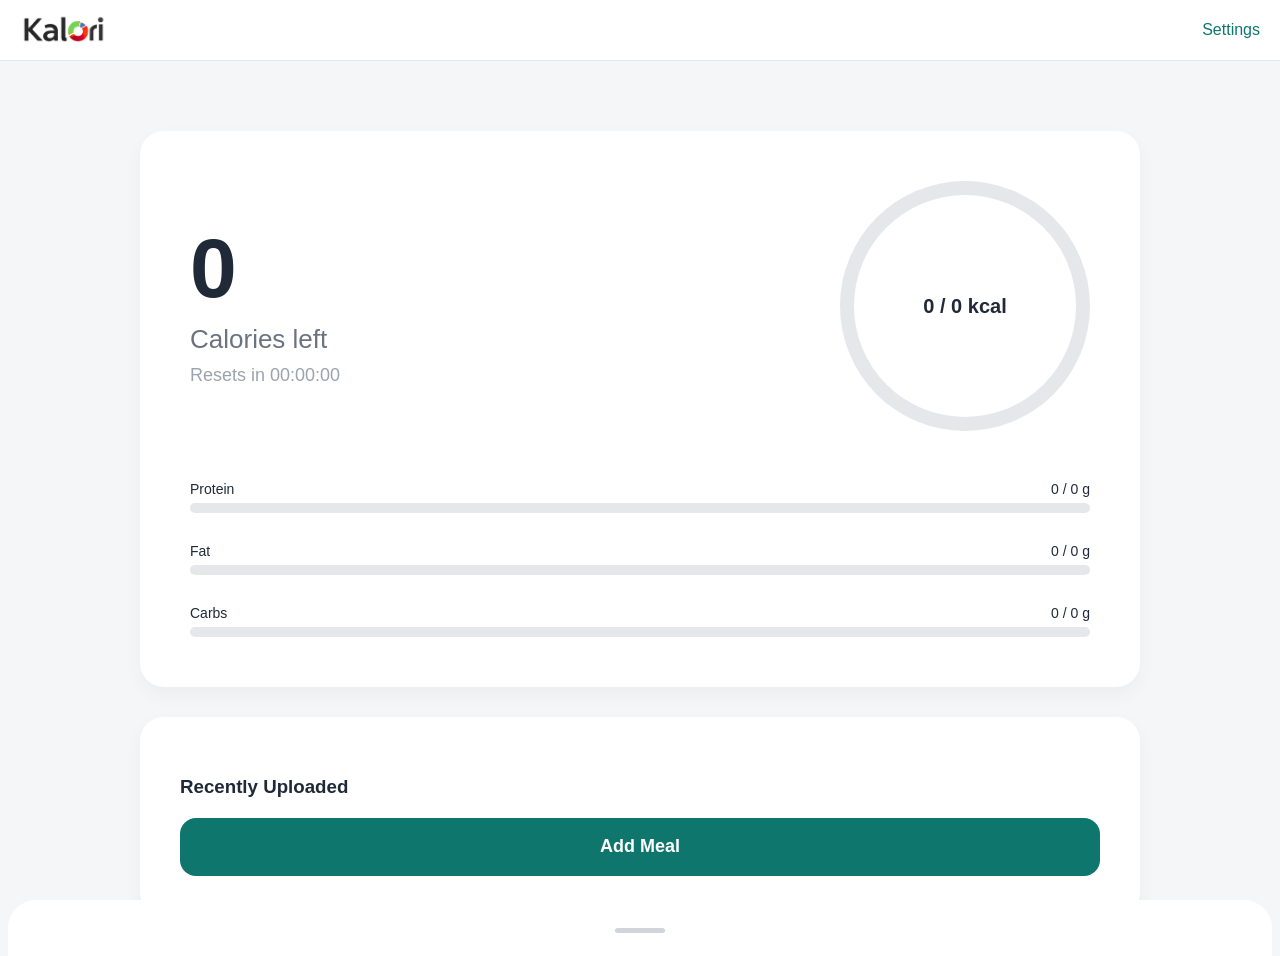
==== dashboard.html @ 0a19695a "Test modifying dashboard and index" ====
<!DOCTYPE html>
<html lang="en">
<head>
  <meta charset="UTF-8" />
  <meta name="viewport" content="width=device-width, initial-scale=1.0" />
  <title>Dashboard</title>
  <link rel="stylesheet" href="styles.css" />
</head>

<body>

  <!-- TOP BAR -->
  <header class="top-bar">
  <div class="top-left">
  <img src="/assets/logo.png" class="header-logo" alt="Logo">
</div>
    <a href="settings.html" class="settings-link">Settings</a>
  </header>

  <main class="container">

  <!-- WEEK STRIP -->
  <div id="weekStrip" class="week-strip"></div>

  <!-- TOP SECTION (Circle + Summary Side by Side) -->
  <div class="top-section card">

    <!-- TOP ROW -->
<div class="top-row">

  <!-- LEFT: Big Goal Info -->
  <div class="goal-main">
    <div id="goalBigNumber" class="goal-big">0</div>
    <div id="goalLabel" class="goal-label">Calories left</div>
    <div id="goalSubtext" class="goal-reset">Resets in 00:00:00</div>
  </div>

  <!-- RIGHT: Ring -->
  <div class="ring-wrapper">
    <div id="caloriesRing" class="ring"></div>
    <div class="calories-text">
      <span id="caloriesLabel">0 / 0 kcal</span>
    </div>
  </div>

</div>

<!-- MACROS BELOW -->
<div class="macro-bars">

  <div class="macro-bar">
    <div class="macro-header">
      <span>Protein</span>
      <span id="proteinLabel">0 / 0 g</span>
    </div>
    <div class="bar-bg">
      <div class="bar-fill protein-fill" id="proteinBar"></div>
    </div>
  </div>

  <div class="macro-bar">
    <div class="macro-header">
      <span>Fat</span>
      <span id="fatLabel">0 / 0 g</span>
    </div>
    <div class="bar-bg">
      <div class="bar-fill fat-fill" id="fatBar"></div>
    </div>
  </div>

  <div class="macro-bar">
    <div class="macro-header">
      <span>Carbs</span>
      <span id="carbsLabel">0 / 0 g</span>
    </div>
    <div class="bar-bg">
      <div class="bar-fill carbs-fill" id="carbsBar"></div>
    </div>
  </div>

</div>


  

  </div>

  <!-- DAILY LOG -->
  <section class="card">
    <h3>Recently Uploaded</h3>
    <ul id="foodEntries"></ul>
    <button id="newEntryBtn" class="primary-btn">Add Meal</button>
  </section>

</main>


  <div id="sheetOverlay" class="sheet-overlay"></div>

  <div id="mealSheet" class="bottom-sheet">
    <div class="sheet-handle"></div>

    <div class="sheet-content">
      <h3>Add Meal</h3>

      <input id="mealName" placeholder="Food name" />

      <div class="macro-input-grid">
        <input id="mealCalories" type="number" placeholder="Calories" />
        <input id="mealProtein" type="number" placeholder="Protein (g)" />
        <input id="mealCarbs" type="number" placeholder="Carbs (g)" />
        <input id="mealFat" type="number" placeholder="Fat (g)" />
      </div>

      <div class="sheet-actions">
        <button id="cancelMeal" class="secondary-btn">Cancel</button>
        <button id="saveMealBtn" class="primary-btn">Save</button>
      </div>
    </div>
  </div>

  <script type="module" src="app.js"></script>

</body>
</html>
---- styles.css ----
/* ========================================
   ROOT THEME VARIABLES
======================================== */

:root {
  --primary: #0f766e;
  --primary-light: #ecfdf5;

  --protein: #e05d52;
  --fat: #4f7bd9;
  --carbs: #3ca374;

  --bg: #f4f6f8;
  --card-bg: #ffffff;
  --border: #e5e7eb;

  --text-dark: #1f2937;
  --text-muted: #6b7280;
}

/* ========================================
   BASE
======================================== */

html, body {
  width: 100%;
  overflow-x: hidden;
}

body {
  margin: 0;
  font-family: -apple-system, BlinkMacSystemFont, "Segoe UI", sans-serif;
  background: var(--bg);
  color: var(--text-dark);
}

.container {
  width: 92%;
  max-width: 1000px;
  margin: 40px auto;
}

/* ========================================
   TOP BAR
======================================== */

.top-bar {
  height: 60px;
  background: var(--card-bg);
  border-bottom: 1px solid var(--border);
  display: flex;
  justify-content: space-between;
  align-items: center;
  padding: 0 20px;
  font-weight: 600;
}

.settings-link {
  text-decoration: none;
  color: var(--primary);
  font-weight: 500;
}

.header-logo {
  height: 32px;
}

/* ========================================
   CARDS
======================================== */

.card {
  background: var(--card-bg);
  border-radius: 24px; /* merged */
  padding: 40px;
  box-shadow: 0 8px 20px rgba(0,0,0,0.04);
  margin-bottom: 30px;
}

/* ========================================
   BUTTONS (MERGED CLEAN)
======================================== */

.primary-btn {
  background: var(--primary);
  color: white;
  border: none;
  width: 100%;
  height: 58px;
  padding: 18px;
  border-radius: 16px;
  font-size: 18px;
  font-weight: 600;
  cursor: pointer;
}

.primary-btn:hover {
  opacity: 0.9;
}

.secondary-btn {
  background: none;
  border: 1px solid var(--border);
  width: 100%;
  height: 58px;
  padding: 16px;
  border-radius: 16px;
  cursor: pointer;
}

/* ========================================
   WEEK STRIP
======================================== */

.week-strip {
  display: flex;
  width: 100%;
  gap: 6px;
  margin: 20px 0 30px;
}

.week-day {
  flex: 1;
  min-width: 0;
  display: flex;
  flex-direction: column;
  align-items: center;
  justify-content: center;
  padding: 12px 4px;
  border-radius: 18px;
  border: 1px solid var(--border);
  background: var(--card-bg);
  font-weight: 500;
  transition: all 0.2s ease;
}

.week-day.clickable:hover {
  background: #f8fafc;
}

.week-day.selected {
  background: var(--primary);
  color: white;
  border: none;
  box-shadow: 0 6px 18px rgba(15,118,110,0.25);
}

.week-day.locked {
  opacity: 0.35;
  pointer-events: none;
}

/* ========================================
   DASHBOARD TOP SECTION
======================================== */

.top-section {
  padding: 50px;
}

.top-row {
  display: flex;
  justify-content: space-between;
  align-items: center;
  gap: 60px;
  margin-bottom: 50px;
}

.goal-main {
  flex: 1;
  display: flex;
  flex-direction: column;
  justify-content: center;
}

.goal-big {
  font-size: 84px;
  font-weight: 800;
  line-height: 1;
  letter-spacing: -2px;
}

.goal-label {
  font-size: 26px;
  margin-top: 14px;
  color: var(--text-muted);
}

.goal-reset {
  font-size: 18px;
  margin-top: 10px;
  color: #9ca3af;
}

/* Ring */

.ring-wrapper {
  position: relative;
  width: 250px;
  height: 250px;
  flex-shrink: 0;
}

.ring {
  width: 100%;
  height: 100%;
  border-radius: 50%;
  background: conic-gradient(var(--primary) 0%, var(--border) 0%);
  transition: background 0.6s ease;
}

.ring::after {
  content: "";
  position: absolute;
  inset: 14px;
  background: var(--card-bg);
  border-radius: 50%;
}

.calories-text {
  position: absolute;
  inset: 0;
  display: flex;
  align-items: center;
  justify-content: center;
  font-weight: 600;
  font-size: 20px;
}

/* ========================================
   MACRO BARS
======================================== */

.macro-bars {
  display: flex;
  flex-direction: column;
  gap: 30px;
}

.macro-header {
  display: flex;
  justify-content: space-between;
  font-size: 14px;
  margin-bottom: 6px;
}

.bar-bg {
  width: 100%;
  height: 10px;
  background: var(--border);
  border-radius: 20px;
  overflow: hidden;
}

.bar-fill {
  height: 100%;
  width: 0%;
  border-radius: 20px;
  transition: width 0.4s ease;
}

.protein-fill { background: var(--protein); }
.fat-fill { background: var(--fat); }
.carbs-fill { background: var(--carbs); }

/* ========================================
   DAILY FOOD LOG
======================================== */

#foodEntries {
  list-style: none;
  padding: 0;
  margin: 20px 0;
}

.meal-row {
  display: flex;
  justify-content: space-between;
  padding: 14px 0;
  border-bottom: 1px solid var(--border);
}

.meal-name {
  font-weight: 500;
  text-transform: uppercase;
  font-size: 13px;
  letter-spacing: 0.08em;
}

.meal-macros {
  font-size: 13px;
  font-weight: 600;
}

.macro-protein { color: var(--protein); }
.macro-fat { color: var(--fat); }
.macro-carbs { color: var(--carbs); }

.delete-btn {
  background: none;
  border: none;
  cursor: pointer;
  color: var(--text-muted);
}

.delete-btn:hover {
  color: var(--protein);
}

/* ========================================
   AUTH PAGE
======================================== */

.auth-page {
  display: flex;
  justify-content: center;
  align-items: center;
  height: 100vh;
  background: var(--bg);
}

.auth-container {
  width: 100%;
  display: flex;
  justify-content: center;
}

.auth-card {
  background: white;
  padding: 50px 40px;
  border-radius: 20px;
  width: 100%;
  max-width: 420px;
  box-shadow: 0 15px 40px rgba(0,0,0,0.08);
  display: flex;
  flex-direction: column;
  gap: 20px;
}

.auth-title {
  font-size: 32px;
  font-weight: 700;
  text-align: center;
}

.auth-sub {
  text-align: center;
  color: var(--text-muted);
  margin-bottom: 10px;
  line-height: 1.6;
}

.auth-card input {
  padding: 14px;
  border-radius: 12px;
  border: 1px solid var(--border);
  font-size: 15px;
}

.auth-card input:focus {
  outline: none;
  border-color: var(--primary);
}

.auth-card form {
  display: flex;
  flex-direction: column;
  gap: 18px;
}

.auth-card .primary-btn {
  margin-top: 15px;
}

.auth-status {
  text-align: center;
  font-size: 14px;
  color: var(--protein);
}

.auth-link {
  text-align: center;
  font-weight: 600;
  color: var(--primary);
  text-decoration: none;
  margin-top: 25px;
  padding-top: 20px;
  border-top: 1px solid var(--border);
  display: block;
}

.auth-link:hover {
  opacity: 0.8;
}

.auth-logo {
  width: 140px;
  margin: 0 auto 10px auto;
  display: block;
}

/* ========================================
   ONBOARDING
======================================== */

#onboardingForm {
  display: flex;
  flex-direction: column;
  gap: 30px;
}

.step {
  display: flex;
  flex-direction: column;
  gap: 18px;
}

.step h3 {
  font-size: 22px;
  font-weight: 700;
  margin-bottom: 5px;
}

.step label {
  font-size: 13px;
  font-weight: 600;
  color: var(--text-muted);
  margin-top: 10px;
}

.step input,
.step select {
  padding: 18px;
  border-radius: 16px;
  border: 1px solid var(--border);
  font-size: 16px;
  background: #fafafa;
}

.step input:focus,
.step select:focus {
  outline: none;
  border-color: var(--primary);
  background: white;
  box-shadow: 0 0 0 3px rgba(15,118,110,0.08);
}

/* ========================================
   RESPONSIVE
======================================== */

@media (max-width: 768px) {

  .top-row {
    flex-direction: row;
    align-items: center;
    justify-content: space-between;
    gap: 20px;
  }

  .goal-big { font-size: 48px; }
  .goal-label { font-size: 18px; }
  .goal-reset { font-size: 14px; }

  .ring-wrapper {
    width: 160px;
    height: 160px;
  }

  .calories-text { font-size: 14px; }
}


/* ========================================
   BOTTOM SHEET (PREMIUM CLEAN)
======================================== */

.sheet-overlay {
  position: fixed;
  inset: 0;
  background: rgba(0,0,0,0.35);
  backdrop-filter: blur(8px);
  opacity: 0;
  pointer-events: none;
  transition: opacity 0.25s ease;
  z-index: 100;
}

.sheet-overlay.open {
  opacity: 1;
  pointer-events: auto;
}

.bottom-sheet {
  position: fixed;
  left: 8px;
  right: 8px;
  bottom: 0;
   
  background: white;
  border-radius: 28px 28px 0 0;
  padding: 28px 24px 32px;
  transform: translateY(100%);
  transition: transform 0.35s cubic-bezier(.22,1,.36,1);
  z-index: 200;
box-sizing: border-box;
  max-width: 100%;
}



.bottom-sheet.open {
  transform: translateY(0);
}

.sheet-handle {
  width: 50px;
  height: 5px;
  background: #d1d5db;
  border-radius: 10px;
  margin: 0 auto 20px;
}

.sheet-content h3 {
  font-size: 22px;
  font-weight: 700;
  margin-bottom: 20px;
}

/* INPUTS */

.bottom-sheet input {
  width: 100%;
  padding: 18px;
  border-radius: 16px;
  border: 1px solid var(--border);
  font-size: 16px;
  background: #fafafa;
  box-sizing: border-box;
}



.bottom-sheet input:focus {
  outline: none;
  border-color: var(--primary);
  background: white;
  box-shadow: 0 0 0 3px rgba(15,118,110,0.08);
}

/* Macro grid cleaner */

.macro-input-grid {
  display: grid;
  grid-template-columns: 1fr 1fr;
  gap: 14px;
  margin-top: 14px;
}

/* Buttons */

.sheet-actions {
  display: flex;
  flex-direction: column;
  gap: 12px;
  margin-top: 26px;
}

.sheet-actions .secondary-btn {
  height: 52px;
  font-weight: 500;
}

.sheet-actions .primary-btn {
  height: 56px;
  font-size: 18px;
}



/* Onboarding specific layout */
.onboarding-header {
  justify-content: center;
  font-weight: 700;
}

#onboardingForm {
  max-width: 420px;
  margin: 0 auto;
}

.step input,
.step select {
  width: 100%;
  box-sizing: border-box;
}
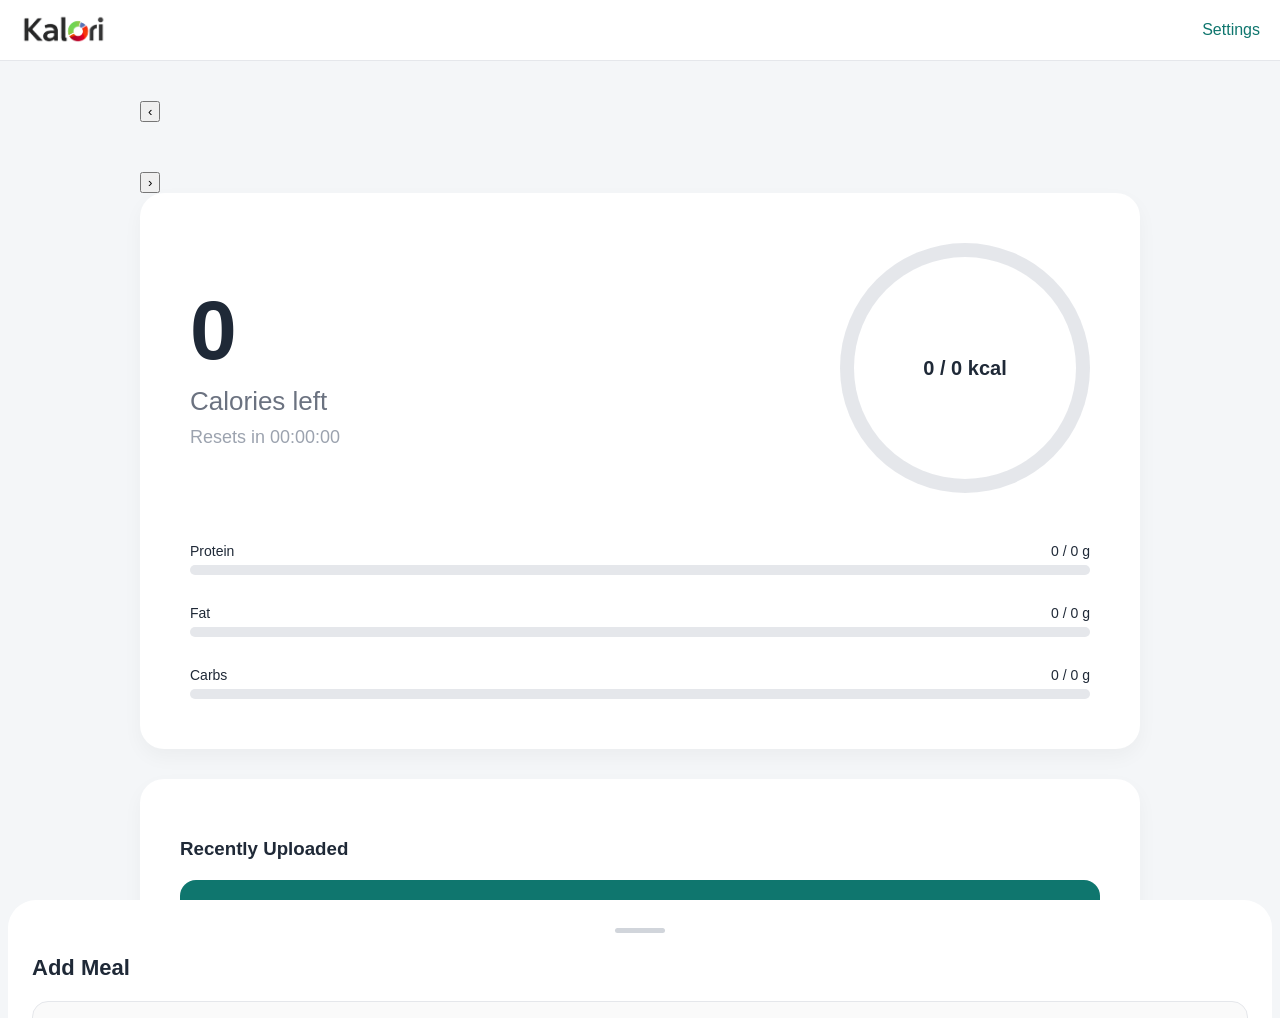
==== commit 4cf64b2b: "Update dashboard.html" ====
--- a/dashboard.html
+++ b/dashboard.html
@@ -20,7 +20,11 @@
   <main class="container">
 
   <!-- WEEK STRIP -->
+ <div class="week-nav">
+  <button id="prevWeekBtn" class="week-arrow">‹</button>
   <div id="weekStrip" class="week-strip"></div>
+  <button id="nextWeekBtn" class="week-arrow">›</button>
+</div>
 
   <!-- TOP SECTION (Circle + Summary Side by Side) -->
   <div class="top-section card">
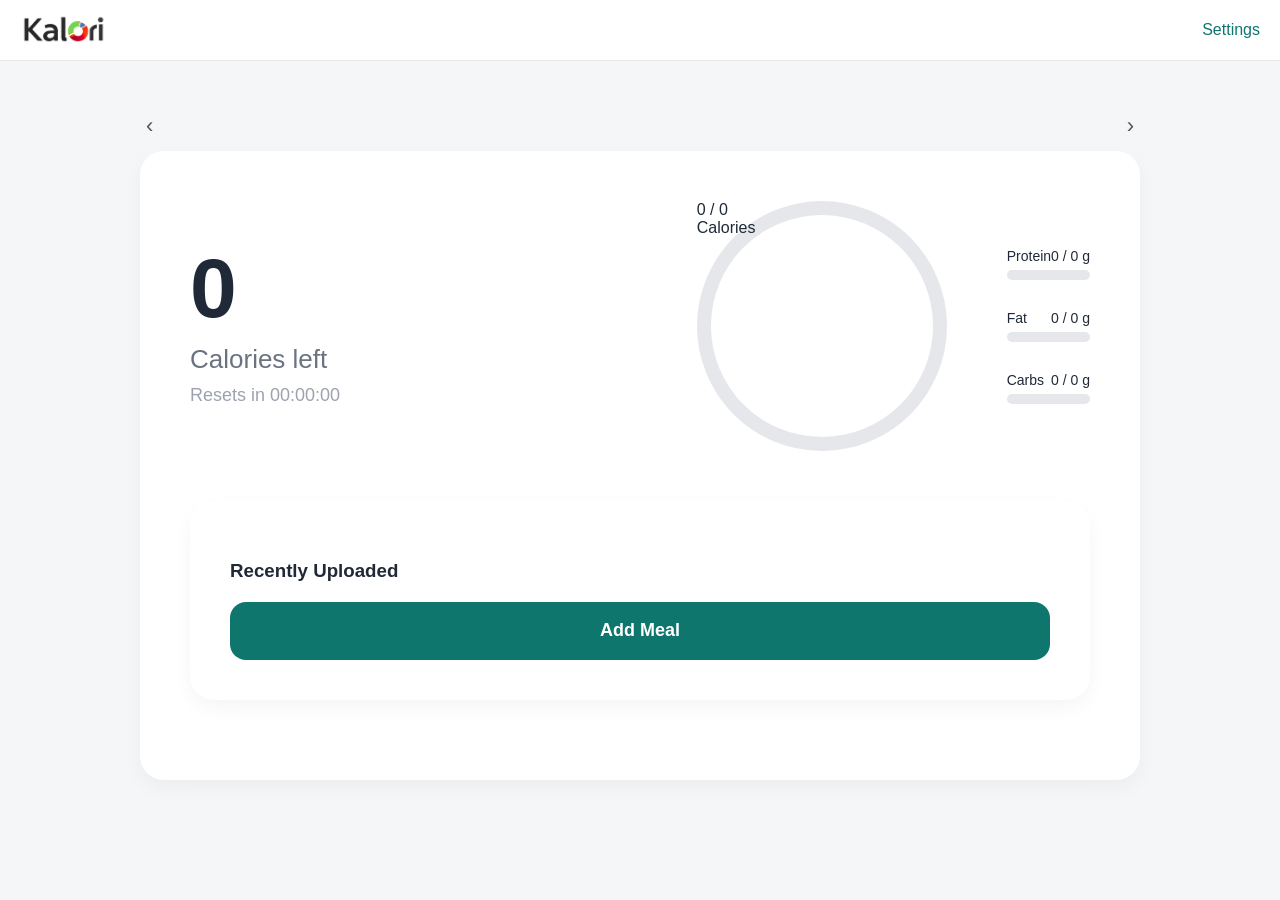
==== commit 3fa5cd90: "Update dashboard.html" ====
--- a/dashboard.html
+++ b/dashboard.html
@@ -39,14 +39,13 @@
     <div id="goalSubtext" class="goal-reset">Resets in 00:00:00</div>
   </div>
 
-  <!-- RIGHT: Ring -->
   <div class="ring-wrapper">
-    <div id="caloriesRing" class="ring"></div>
-    <div class="calories-text">
-      <span id="caloriesLabel">0 / 0 kcal</span>
+  <div id="caloriesRing" class="ring">
+    <div class="ring-inner">
+      <div id="ringNumber" class="ring-number">0 / 0</div>
+      <div class="ring-label">Calories</div>
     </div>
   </div>
-
 </div>
 
 <!-- MACROS BELOW -->
--- a/styles.css
+++ b/styles.css
@@ -594,3 +594,66 @@
   width: 100%;
   box-sizing: border-box;
 }
+
+
+.week-nav {
+  display: flex;
+  align-items: center;
+  gap: 8px;
+}
+
+.week-arrow {
+  background: none;
+  border: none;
+  font-size: 22px;
+  cursor: pointer;
+  color: #555;
+}
+
+.week-arrow:hover {
+  color: #000;
+}
+
+@media (max-width: 768px) {
+  .week-arrow {
+    display: none;
+  }
+}
+
+
+.week-day.view-only {
+  opacity: 0.5;
+}
+
+.week-day.future {
+  opacity: 0.3;
+  pointer-events: none;
+}
+
+.week-day.selected {
+  opacity: 1;
+}
+
+/* Selected = solid green */
+.week-day.selected {
+  background: #1e7f73;
+  color: white;
+}
+
+/* Today (if not selected) = outline */
+.week-day.today-outline {
+  border: 2px solid #1e7f73;
+  background: white;
+  color: #1e7f73;
+}
+
+/* View-only past days */
+.week-day.view-only {
+  opacity: 0.5;
+}
+
+/* Future days */
+.week-day.future {
+  opacity: 0.3;
+  pointer-events: none;
+}
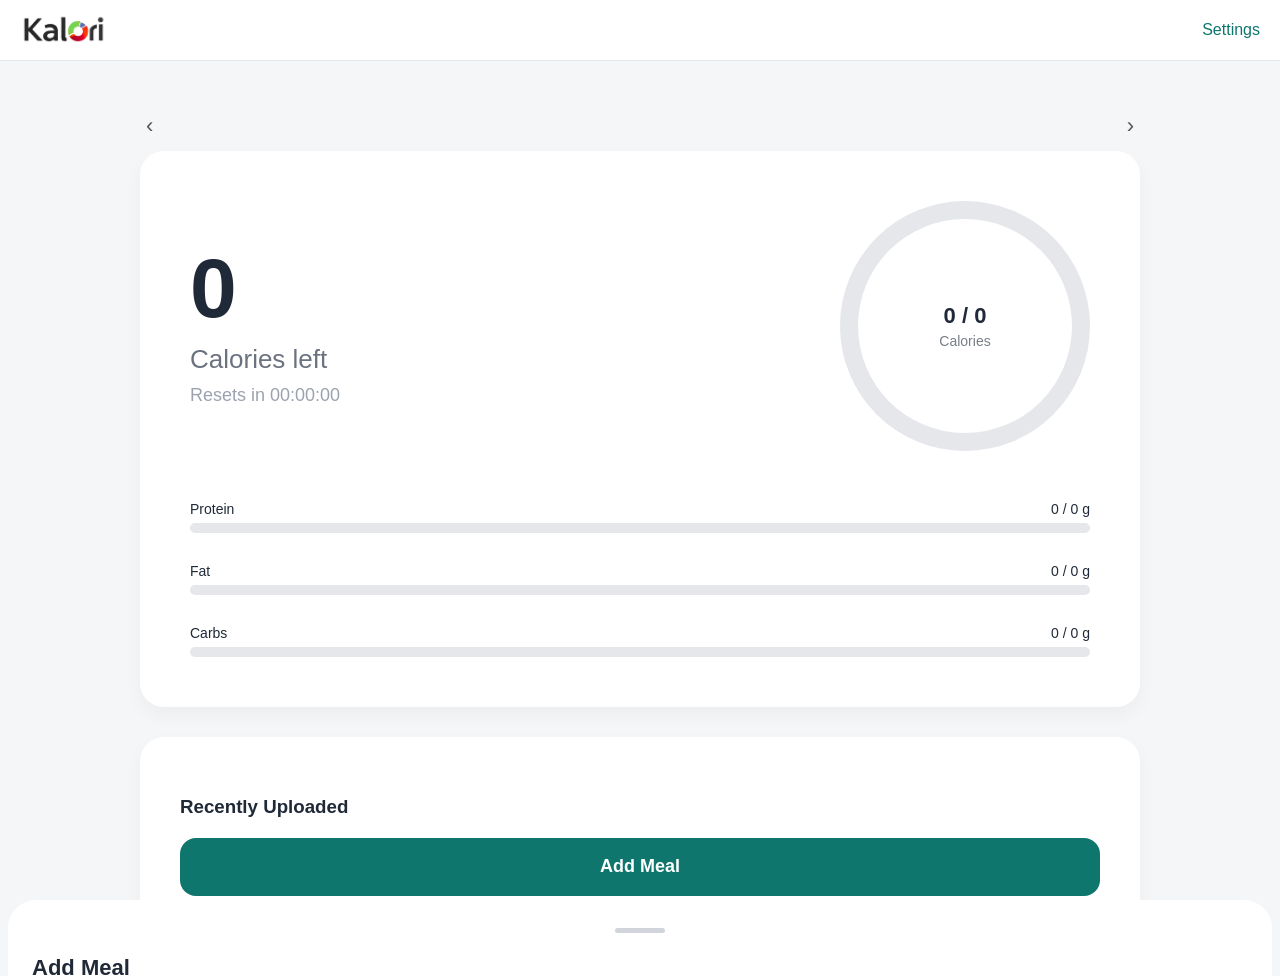
==== commit 76afaaf0: "Update dashboard.html" ====
--- a/dashboard.html
+++ b/dashboard.html
@@ -29,56 +29,60 @@
   <!-- TOP SECTION (Circle + Summary Side by Side) -->
   <div class="top-section card">
 
-    <!-- TOP ROW -->
-<div class="top-row">
+  <!-- TOP ROW -->
+  <div class="top-row">
 
-  <!-- LEFT: Big Goal Info -->
-  <div class="goal-main">
-    <div id="goalBigNumber" class="goal-big">0</div>
-    <div id="goalLabel" class="goal-label">Calories left</div>
-    <div id="goalSubtext" class="goal-reset">Resets in 00:00:00</div>
-  </div>
+    <div class="goal-main">
+      <div id="goalBigNumber" class="goal-big">0</div>
+      <div id="goalLabel" class="goal-label">Calories left</div>
+      <div id="goalSubtext" class="goal-reset">Resets in 00:00:00</div>
+    </div>
 
-  <div class="ring-wrapper">
-  <div id="caloriesRing" class="ring">
-    <div class="ring-inner">
-      <div id="ringNumber" class="ring-number">0 / 0</div>
-      <div class="ring-label">Calories</div>
+    <div class="ring-wrapper">
+      <div id="caloriesRing" class="ring">
+        <div class="ring-inner">
+          <div id="ringNumber" class="ring-number">0 / 0</div>
+          <div class="ring-label">Calories</div>
+        </div>
+      </div>
     </div>
-  </div>
-</div>
 
-<!-- MACROS BELOW -->
-<div class="macro-bars">
+  </div> <!-- END top-row -->
 
-  <div class="macro-bar">
-    <div class="macro-header">
-      <span>Protein</span>
-      <span id="proteinLabel">0 / 0 g</span>
+
+  <!-- MACROS BELOW (OUTSIDE top-row) -->
+  <div class="macro-bars">
+
+    <div class="macro-bar">
+      <div class="macro-header">
+        <span>Protein</span>
+        <span id="proteinLabel">0 / 0 g</span>
+      </div>
+      <div class="bar-bg">
+        <div class="bar-fill protein-fill" id="proteinBar"></div>
+      </div>
     </div>
-    <div class="bar-bg">
-      <div class="bar-fill protein-fill" id="proteinBar"></div>
+
+    <div class="macro-bar">
+      <div class="macro-header">
+        <span>Fat</span>
+        <span id="fatLabel">0 / 0 g</span>
+      </div>
+      <div class="bar-bg">
+        <div class="bar-fill fat-fill" id="fatBar"></div>
+      </div>
     </div>
-  </div>
 
-  <div class="macro-bar">
-    <div class="macro-header">
-      <span>Fat</span>
-      <span id="fatLabel">0 / 0 g</span>
+    <div class="macro-bar">
+      <div class="macro-header">
+        <span>Carbs</span>
+        <span id="carbsLabel">0 / 0 g</span>
+      </div>
+      <div class="bar-bg">
+        <div class="bar-fill carbs-fill" id="carbsBar"></div>
+      </div>
     </div>
-    <div class="bar-bg">
-      <div class="bar-fill fat-fill" id="fatBar"></div>
-    </div>
-  </div>
 
-  <div class="macro-bar">
-    <div class="macro-header">
-      <span>Carbs</span>
-      <span id="carbsLabel">0 / 0 g</span>
-    </div>
-    <div class="bar-bg">
-      <div class="bar-fill carbs-fill" id="carbsBar"></div>
-    </div>
   </div>
 
 </div>
--- a/styles.css
+++ b/styles.css
@@ -192,30 +192,6 @@
   color: #9ca3af;
 }
 
-/* Ring */
-
-.ring-wrapper {
-  position: relative;
-  width: 250px;
-  height: 250px;
-  flex-shrink: 0;
-}
-
-.ring {
-  width: 100%;
-  height: 100%;
-  border-radius: 50%;
-  background: conic-gradient(var(--primary) 0%, var(--border) 0%);
-  transition: background 0.6s ease;
-}
-
-.ring::after {
-  content: "";
-  position: absolute;
-  inset: 14px;
-  background: var(--card-bg);
-  border-radius: 50%;
-}
 
 .calories-text {
   position: absolute;
@@ -657,3 +633,80 @@
   opacity: 0.3;
   pointer-events: none;
 }
+
+
+
+
+/* ========================================
+   RING (FINAL CLEAN VERSION)
+======================================== */
+
+.ring-wrapper {
+  position: relative;
+  width: 250px;
+  height: 250px;
+  flex-shrink: 0;
+}
+
+.ring {
+  position: relative;
+  width: 100%;
+  height: 100%;
+  border-radius: 50%;
+  background: conic-gradient(var(--primary) 0%, var(--border) 0%);
+  transition: background 0.6s ease;
+}
+
+.ring::after {
+  content: "";
+  position: absolute;
+  inset: 18px;
+  background: var(--card-bg);
+  border-radius: 50%;
+  z-index: 1;
+}
+
+.ring-inner {
+  position: absolute;
+  inset: 0;
+  display: flex;
+  flex-direction: column;
+  justify-content: center;
+  align-items: center;
+  z-index: 2;
+  text-align: center;
+}
+
+.ring-number {
+  font-weight: 700;
+  font-size: 22px;
+}
+
+.ring-label {
+  font-size: 14px;
+  opacity: 0.6;
+  margin-top: 4px;
+}
+
+
+.top-row {
+  display: flex;
+  justify-content: space-between;
+  align-items: center;
+  gap: 60px;
+  margin-bottom: 50px;
+}
+
+.meal-row {
+  display: flex;
+  justify-content: space-between;
+  align-items: center;
+  padding: 14px 0;
+  border-bottom: 1px solid var(--border);
+}
+
+.meal-right {
+  display: flex;
+  align-items: center;
+  gap: 12px;
+}
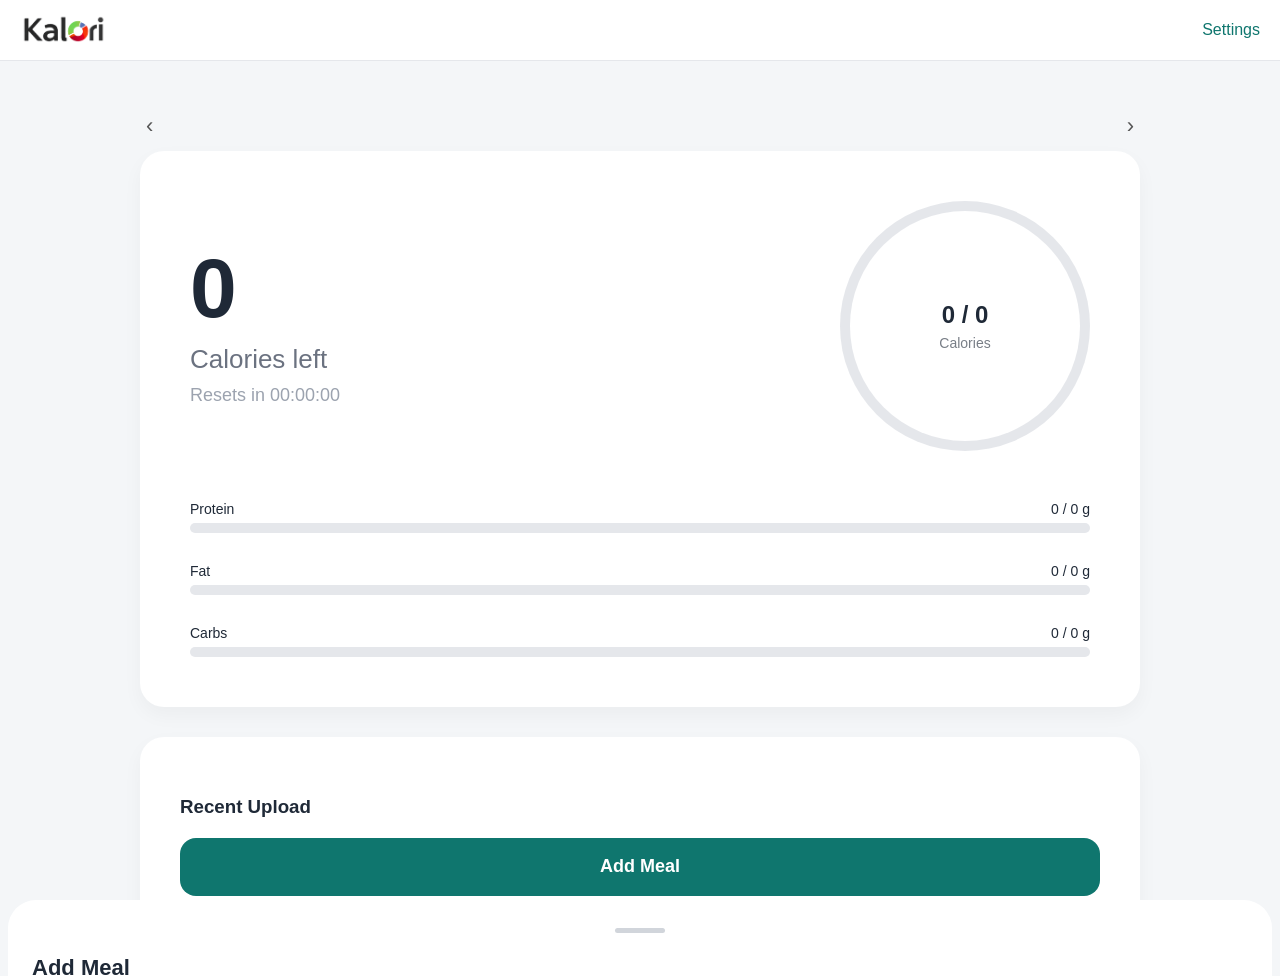
==== commit fbaa65af: "Phase 2.3 – Added snapshot session caching for performance" ====
--- a/dashboard.html
+++ b/dashboard.html
@@ -94,7 +94,7 @@
 
   <!-- DAILY LOG -->
   <section class="card">
-    <h3>Recently Uploaded</h3>
+    <h3>Recent Upload</h3>
     <ul id="foodEntries"></ul>
     <button id="newEntryBtn" class="primary-btn">Add Meal</button>
   </section>
--- a/styles.css
+++ b/styles.css
@@ -5,15 +5,12 @@
 :root {
   --primary: #0f766e;
   --primary-light: #ecfdf5;
-
   --protein: #e05d52;
   --fat: #4f7bd9;
   --carbs: #3ca374;
-
   --bg: #f4f6f8;
   --card-bg: #ffffff;
   --border: #e5e7eb;
-
   --text-dark: #1f2937;
   --text-muted: #6b7280;
 }
@@ -71,14 +68,14 @@
 
 .card {
   background: var(--card-bg);
-  border-radius: 24px; /* merged */
+  border-radius: 24px;
   padding: 40px;
   box-shadow: 0 8px 20px rgba(0,0,0,0.04);
   margin-bottom: 30px;
 }
 
 /* ========================================
-   BUTTONS (MERGED CLEAN)
+   BUTTONS
 ======================================== */
 
 .primary-btn {
@@ -138,15 +135,31 @@
   background: #f8fafc;
 }
 
+.week-day.locked {
+  opacity: 0.35;
+  pointer-events: none;
+}
+
 .week-day.selected {
-  background: var(--primary);
+  background: #1e7f73;
   color: white;
   border: none;
   box-shadow: 0 6px 18px rgba(15,118,110,0.25);
-}
-
-.week-day.locked {
-  opacity: 0.35;
+  opacity: 1;
+}
+
+.week-day.today-outline {
+  border: 2px solid #1e7f73;
+  background: white;
+  color: #1e7f73;
+}
+
+.week-day.view-only {
+  opacity: 0.5;
+}
+
+.week-day.future {
+  opacity: 0.3;
   pointer-events: none;
 }
 
@@ -158,7 +171,8 @@
   padding: 50px;
 }
 
-.top-row {
+.top-row,
+.dashboard-top {
   display: flex;
   justify-content: space-between;
   align-items: center;
@@ -192,6 +206,56 @@
   color: #9ca3af;
 }
 
+/* ========================================
+   RING (REFINED PREMIUM)
+======================================== */
+
+.ring-wrapper {
+  position: relative;
+  width: 250px;
+  height: 250px;
+  flex-shrink: 0;
+}
+
+.ring {
+  position: relative;
+  width: 100%;
+  height: 100%;
+  border-radius: 50%;
+  background: conic-gradient(var(--primary) 0%, var(--border) 0%);
+}
+
+.ring::after {
+  content: "";
+  position: absolute;
+  inset: 10px;   /* ⬅ thinner ring (was 18px) */
+  background: var(--card-bg);
+  border-radius: 50%;
+  z-index: 1;
+}
+
+.ring-inner {
+  position: absolute;
+  inset: 0;
+  display: flex;
+  flex-direction: column;
+  justify-content: center;
+  align-items: center;
+  z-index: 2;
+  text-align: center;
+}
+
+.ring-number {
+  font-weight: 700;
+  font-size: 24px;   /* slightly larger now that there's room */
+}
+
+.ring-label {
+  font-size: 14px;
+  opacity: 0.6;
+  margin-top: 6px;
+}
+
 
 .calories-text {
   position: absolute;
@@ -260,12 +324,14 @@
   font-weight: 500;
   text-transform: uppercase;
   font-size: 13px;
-  letter-spacing: 0.08em;
+  letter-spacing: 0.03em;
 }
 
 .meal-macros {
   font-size: 13px;
   font-weight: 600;
+   display: flex;
+  gap: 14px;
 }
 
 .macro-protein { color: var(--protein); }
@@ -383,6 +449,8 @@
   display: flex;
   flex-direction: column;
   gap: 30px;
+  max-width: 420px;
+  margin: 0 auto;
 }
 
 .step {
@@ -411,6 +479,8 @@
   border: 1px solid var(--border);
   font-size: 16px;
   background: #fafafa;
+  width: 100%;
+  box-sizing: border-box;
 }
 
 .step input:focus,
@@ -422,33 +492,7 @@
 }
 
 /* ========================================
-   RESPONSIVE
-======================================== */
-
-@media (max-width: 768px) {
-
-  .top-row {
-    flex-direction: row;
-    align-items: center;
-    justify-content: space-between;
-    gap: 20px;
-  }
-
-  .goal-big { font-size: 48px; }
-  .goal-label { font-size: 18px; }
-  .goal-reset { font-size: 14px; }
-
-  .ring-wrapper {
-    width: 160px;
-    height: 160px;
-  }
-
-  .calories-text { font-size: 14px; }
-}
-
-
-/* ========================================
-   BOTTOM SHEET (PREMIUM CLEAN)
+   BOTTOM SHEET
 ======================================== */
 
 .sheet-overlay {
@@ -472,18 +516,15 @@
   left: 8px;
   right: 8px;
   bottom: 0;
-   
   background: white;
   border-radius: 28px 28px 0 0;
   padding: 28px 24px 32px;
   transform: translateY(100%);
   transition: transform 0.35s cubic-bezier(.22,1,.36,1);
   z-index: 200;
-box-sizing: border-box;
+  box-sizing: border-box;
   max-width: 100%;
 }
-
-
 
 .bottom-sheet.open {
   transform: translateY(0);
@@ -503,8 +544,6 @@
   margin-bottom: 20px;
 }
 
-/* INPUTS */
-
 .bottom-sheet input {
   width: 100%;
   padding: 18px;
@@ -515,8 +554,6 @@
   box-sizing: border-box;
 }
 
-
-
 .bottom-sheet input:focus {
   outline: none;
   border-color: var(--primary);
@@ -524,8 +561,6 @@
   box-shadow: 0 0 0 3px rgba(15,118,110,0.08);
 }
 
-/* Macro grid cleaner */
-
 .macro-input-grid {
   display: grid;
   grid-template-columns: 1fr 1fr;
@@ -533,8 +568,6 @@
   margin-top: 14px;
 }
 
-/* Buttons */
-
 .sheet-actions {
   display: flex;
   flex-direction: column;
@@ -552,25 +585,9 @@
   font-size: 18px;
 }
 
-
-
-/* Onboarding specific layout */
-.onboarding-header {
-  justify-content: center;
-  font-weight: 700;
-}
-
-#onboardingForm {
-  max-width: 420px;
-  margin: 0 auto;
-}
-
-.step input,
-.step select {
-  width: 100%;
-  box-sizing: border-box;
-}
-
+/* ========================================
+   WEEK NAV
+======================================== */
 
 .week-nav {
   display: flex;
@@ -590,123 +607,32 @@
   color: #000;
 }
 
+/* ========================================
+   RESPONSIVE
+======================================== */
+
 @media (max-width: 768px) {
+
+  .top-row,
+  .dashboard-top {
+    flex-direction: row;
+    align-items: center;
+    justify-content: space-between;
+    gap: 20px;
+  }
+
+  .goal-big { font-size: 48px; }
+  .goal-label { font-size: 18px; }
+  .goal-reset { font-size: 14px; }
+
+  .ring-wrapper {
+    width: 190px;
+    height: 190px;
+  }
+
+  .calories-text { font-size: 14px; }
+
   .week-arrow {
     display: none;
   }
 }
-
-
-.week-day.view-only {
-  opacity: 0.5;
-}
-
-.week-day.future {
-  opacity: 0.3;
-  pointer-events: none;
-}
-
-.week-day.selected {
-  opacity: 1;
-}
-
-/* Selected = solid green */
-.week-day.selected {
-  background: #1e7f73;
-  color: white;
-}
-
-/* Today (if not selected) = outline */
-.week-day.today-outline {
-  border: 2px solid #1e7f73;
-  background: white;
-  color: #1e7f73;
-}
-
-/* View-only past days */
-.week-day.view-only {
-  opacity: 0.5;
-}
-
-/* Future days */
-.week-day.future {
-  opacity: 0.3;
-  pointer-events: none;
-}
-
-
-
-
-/* ========================================
-   RING (FINAL CLEAN VERSION)
-======================================== */
-
-.ring-wrapper {
-  position: relative;
-  width: 250px;
-  height: 250px;
-  flex-shrink: 0;
-}
-
-.ring {
-  position: relative;
-  width: 100%;
-  height: 100%;
-  border-radius: 50%;
-  background: conic-gradient(var(--primary) 0%, var(--border) 0%);
-  transition: background 0.6s ease;
-}
-
-.ring::after {
-  content: "";
-  position: absolute;
-  inset: 18px;
-  background: var(--card-bg);
-  border-radius: 50%;
-  z-index: 1;
-}
-
-.ring-inner {
-  position: absolute;
-  inset: 0;
-  display: flex;
-  flex-direction: column;
-  justify-content: center;
-  align-items: center;
-  z-index: 2;
-  text-align: center;
-}
-
-.ring-number {
-  font-weight: 700;
-  font-size: 22px;
-}
-
-.ring-label {
-  font-size: 14px;
-  opacity: 0.6;
-  margin-top: 4px;
-}
-
-
-.top-row {
-  display: flex;
-  justify-content: space-between;
-  align-items: center;
-  gap: 60px;
-  margin-bottom: 50px;
-}
-
-.meal-row {
-  display: flex;
-  justify-content: space-between;
-  align-items: center;
-  padding: 14px 0;
-  border-bottom: 1px solid var(--border);
-}
-
-.meal-right {
-  display: flex;
-  align-items: center;
-  gap: 12px;
-}
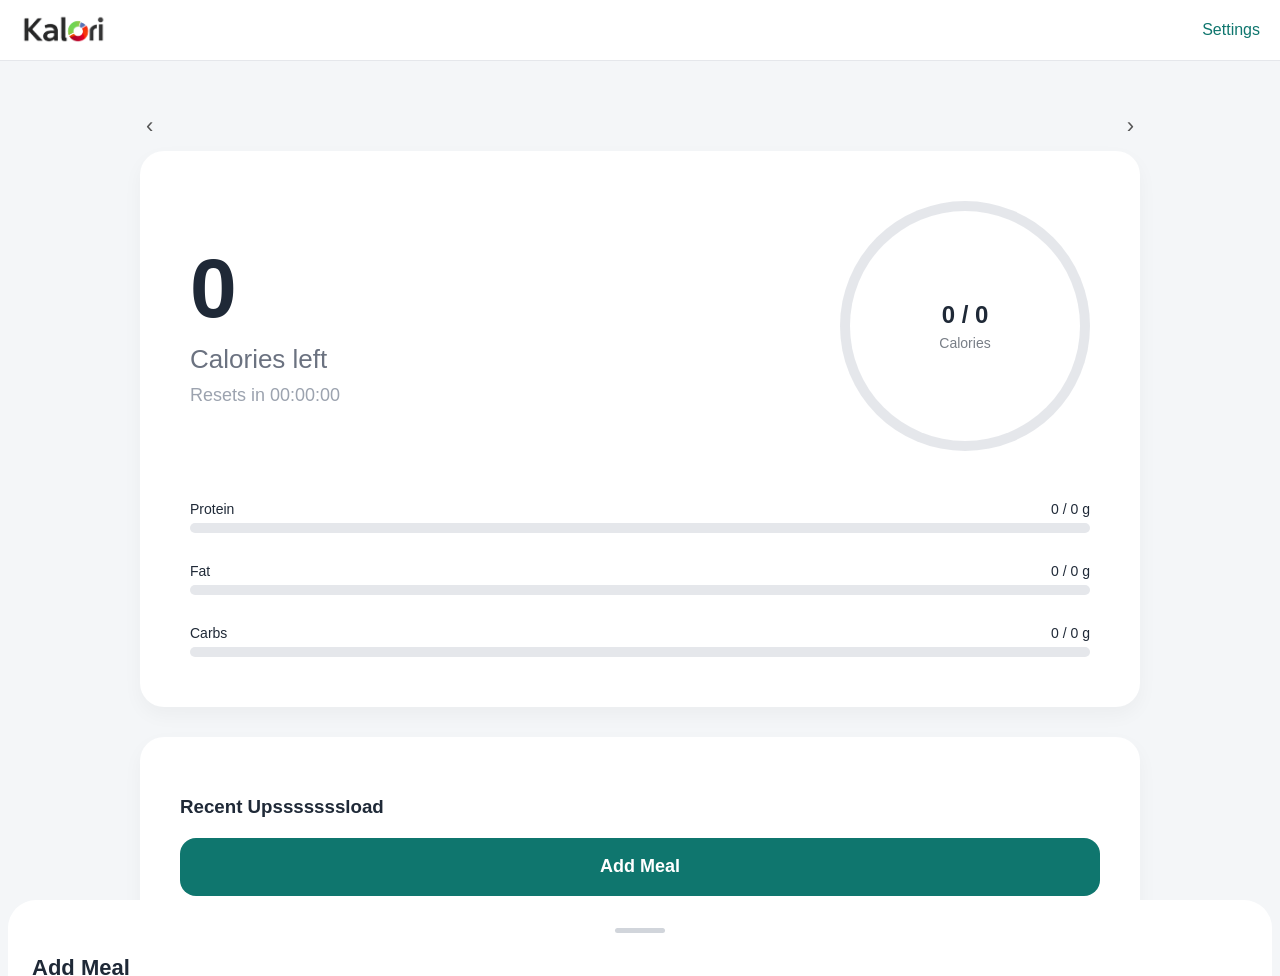
==== commit 298f1242: "“note”" ====
--- a/dashboard.html
+++ b/dashboard.html
@@ -94,7 +94,7 @@
 
   <!-- DAILY LOG -->
   <section class="card">
-    <h3>Recent Upload</h3>
+    <h3>Recent Upsssssssload</h3>
     <ul id="foodEntries"></ul>
     <button id="newEntryBtn" class="primary-btn">Add Meal</button>
   </section>
--- a/styles.css
+++ b/styles.css
@@ -334,9 +334,9 @@
   gap: 14px;
 }
 
-.macro-protein { color: var(--protein); }
-.macro-fat { color: var(--fat); }
-.macro-carbs { color: var(--carbs); }
+.macro-protein { color: var(--protein); padding:0 10px 0 0; }
+.macro-fat { color: var(--fat); padding:0 10px 0 0;}
+.macro-carbs { color: var(--carbs); padding:0 10px 0 0;}
 
 .delete-btn {
   background: none;
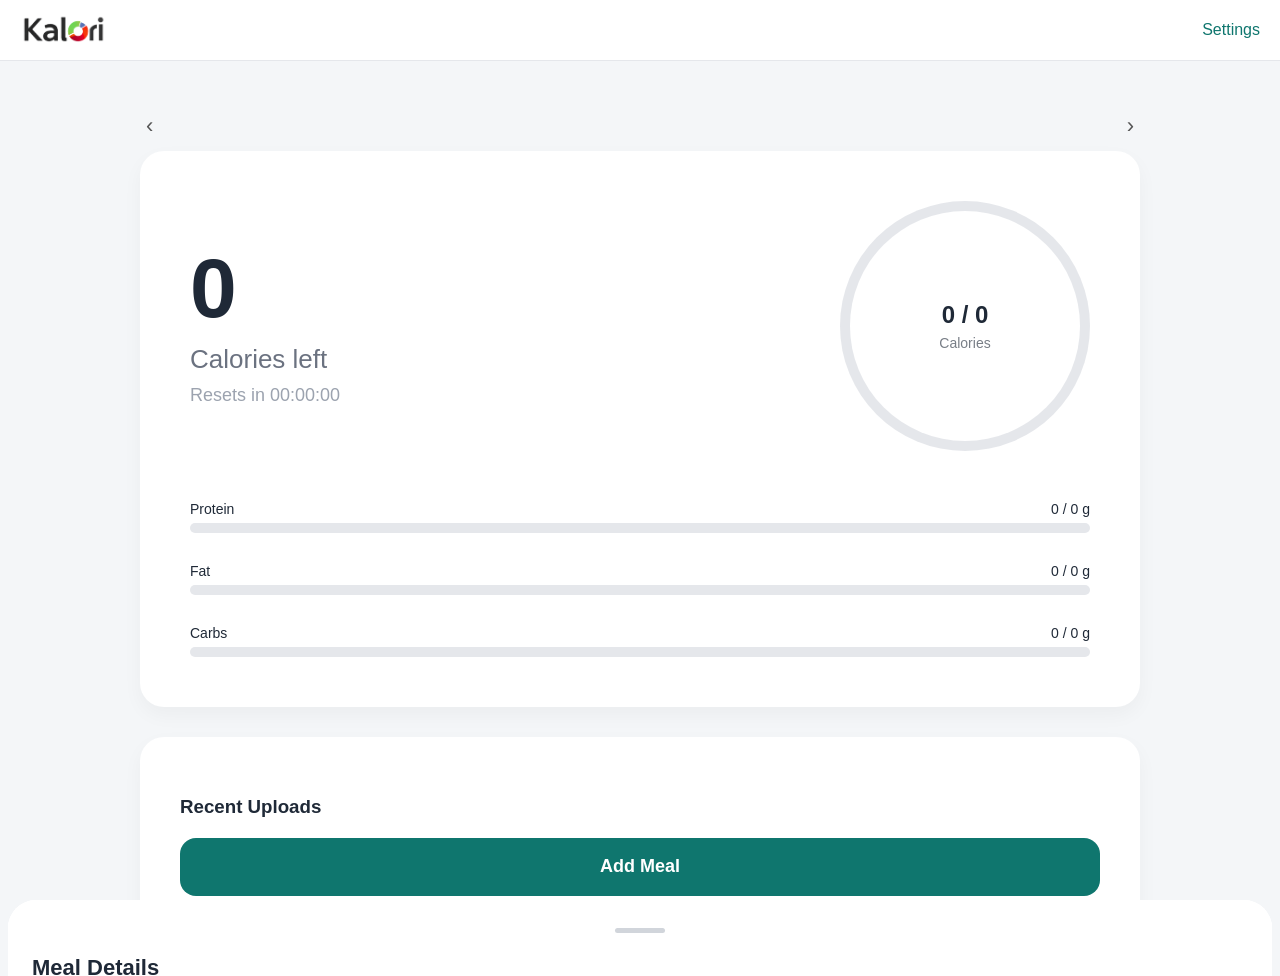
==== commit a664377e: "Sync relational system to main" ====
--- a/dashboard.html
+++ b/dashboard.html
@@ -87,14 +87,11 @@
 
 </div>
 
-
-  
-
   </div>
 
   <!-- DAILY LOG -->
   <section class="card">
-    <h3>Recent Upsssssssload</h3>
+    <h3>Recent Uploads</h3>
     <ul id="foodEntries"></ul>
     <button id="newEntryBtn" class="primary-btn">Add Meal</button>
   </section>
@@ -108,16 +105,9 @@
     <div class="sheet-handle"></div>
 
     <div class="sheet-content">
-      <h3>Add Meal</h3>
+      <h3>New Meal</h3>
 
-      <input id="mealName" placeholder="Food name" />
-
-      <div class="macro-input-grid">
-        <input id="mealCalories" type="number" placeholder="Calories" />
-        <input id="mealProtein" type="number" placeholder="Protein (g)" />
-        <input id="mealCarbs" type="number" placeholder="Carbs (g)" />
-        <input id="mealFat" type="number" placeholder="Fat (g)" />
-      </div>
+      <input id="mealName" placeholder="What did you eat?" />
 
       <div class="sheet-actions">
         <button id="cancelMeal" class="secondary-btn">Cancel</button>
@@ -126,6 +116,80 @@
     </div>
   </div>
 
+
+
+<!-- ===========================
+     INGREDIENT EDIT SHEET
+=========================== -->
+
+<div id="ingredientEditSheet" class="bottom-sheet">
+  <div class="sheet-handle"></div>
+
+<div class="sheet-content">
+  <h3>Edit Ingredient</h3>
+
+  <div class="form-group">
+    <label>Ingredient Name</label>
+    <input id="ingredientName" type="text" />
+  </div>
+
+  <div class="form-group">
+    <label>Quantity</label>
+    <input id="ingredientQuantity" type="number" step="0.01" />
+  </div>
+
+  <p class="section-label">Per 1 Unit Nutrition</p>
+
+  <div class="macro-input-grid">
+    <div class="form-group">
+      <label>Calories</label>
+      <input id="ingredientCalories" type="number" step="0.01" />
+    </div>
+
+    <div class="form-group">
+      <label>Protein (g)</label>
+      <input id="ingredientProtein" type="number" step="0.01" />
+    </div>
+
+    <div class="form-group">
+      <label>Carbs (g)</label>
+      <input id="ingredientCarbs" type="number" step="0.01" />
+    </div>
+
+    <div class="form-group">
+      <label>Fat (g)</label>
+      <input id="ingredientFat" type="number" step="0.01" />
+    </div>
+  </div>
+
+  <div class="sheet-actions">
+    <button id="deleteIngredientBtn" class="secondary-btn">Delete</button>
+    <button id="cancelIngredientBtn" class="secondary-btn">Cancel</button>
+    <button id="saveIngredientBtn" class="primary-btn">Save</button>
+  </div>
+</div>
+</div>
+
+
+
+
+<div id="mealDetailSheet" class="bottom-sheet">
+  <div class="sheet-handle"></div>
+
+  <div class="sheet-content">
+    <h3>Meal Details</h3>
+
+    <div id="mealDetailList"></div>
+<button id="addIngredientBtn" class="add-ingredient-btn">
+  + Add Ingredient
+</button>
+    <div class="sheet-actions">
+      <button id="closeMealDetail" class="primary-btn">Close</button>
+    </div>
+  </div>
+</div>
+
+
   <script type="module" src="app.js"></script>
 
 </body>
--- a/styles.css
+++ b/styles.css
@@ -636,3 +636,29 @@
     display: none;
   }
 }
+
+/* ========================================
+   INGREDIENT FORM REFINEMENT
+======================================== */
+
+.form-group {
+  display: flex;
+  flex-direction: column;
+  gap: 6px;
+  margin-bottom: 14px;
+}
+
+.form-group label {
+  font-size: 13px;
+  font-weight: 600;
+  color: var(--text-muted);
+}
+
+.section-label {
+  font-size: 13px;
+  font-weight: 700;
+  color: var(--text-muted);
+  margin: 16px 0 6px;
+  text-transform: uppercase;
+  letter-spacing: 0.05em;
+}
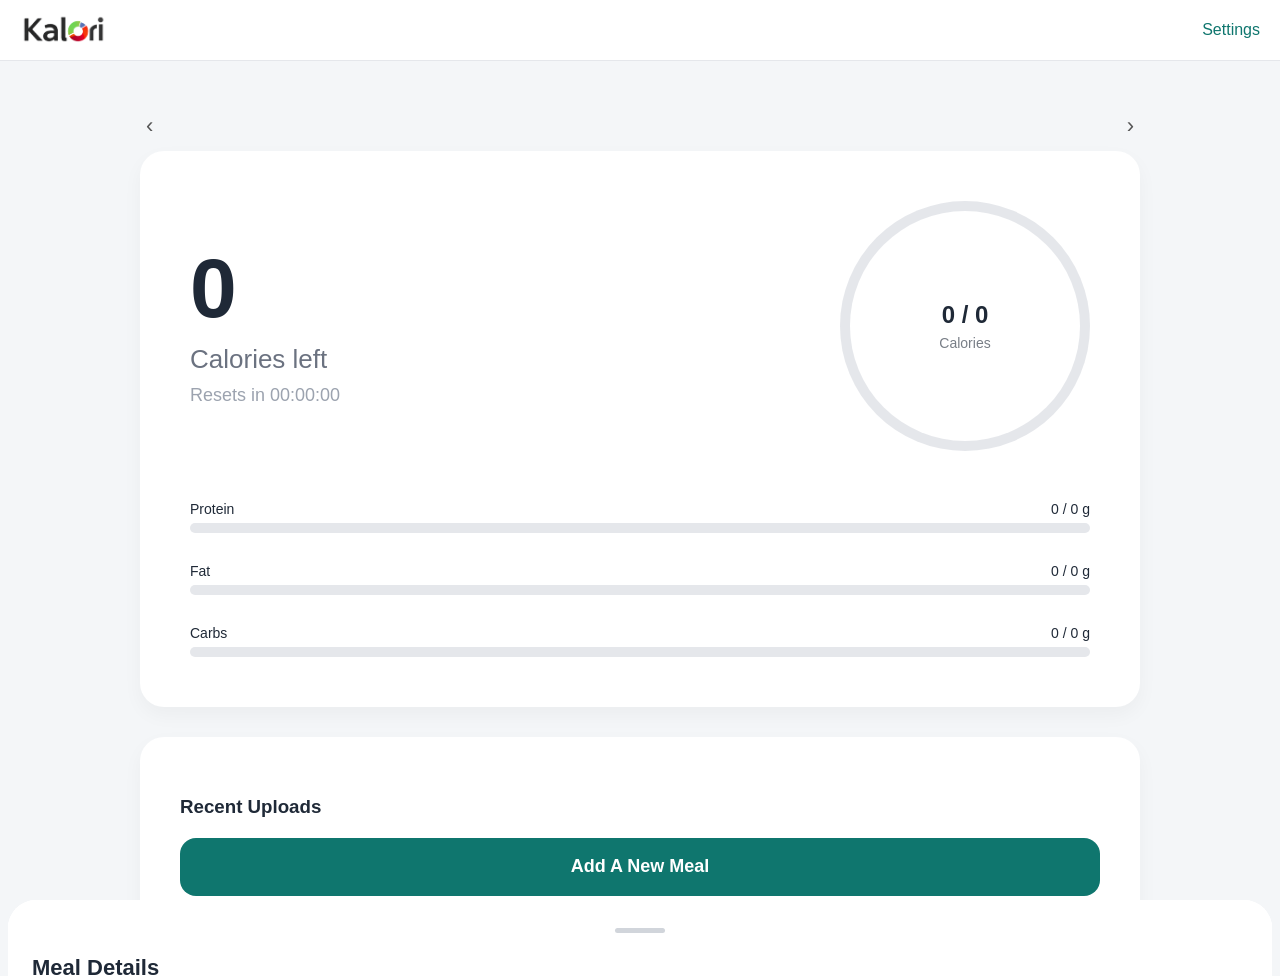
==== commit 6106fd3e: "Dev test" ====
--- a/dashboard.html
+++ b/dashboard.html
@@ -93,7 +93,7 @@
   <section class="card">
     <h3>Recent Uploads</h3>
     <ul id="foodEntries"></ul>
-    <button id="newEntryBtn" class="primary-btn">Add Meal</button>
+    <button id="newEntryBtn" class="primary-btn">Add A New Meal</button>
   </section>
 
 </main>
